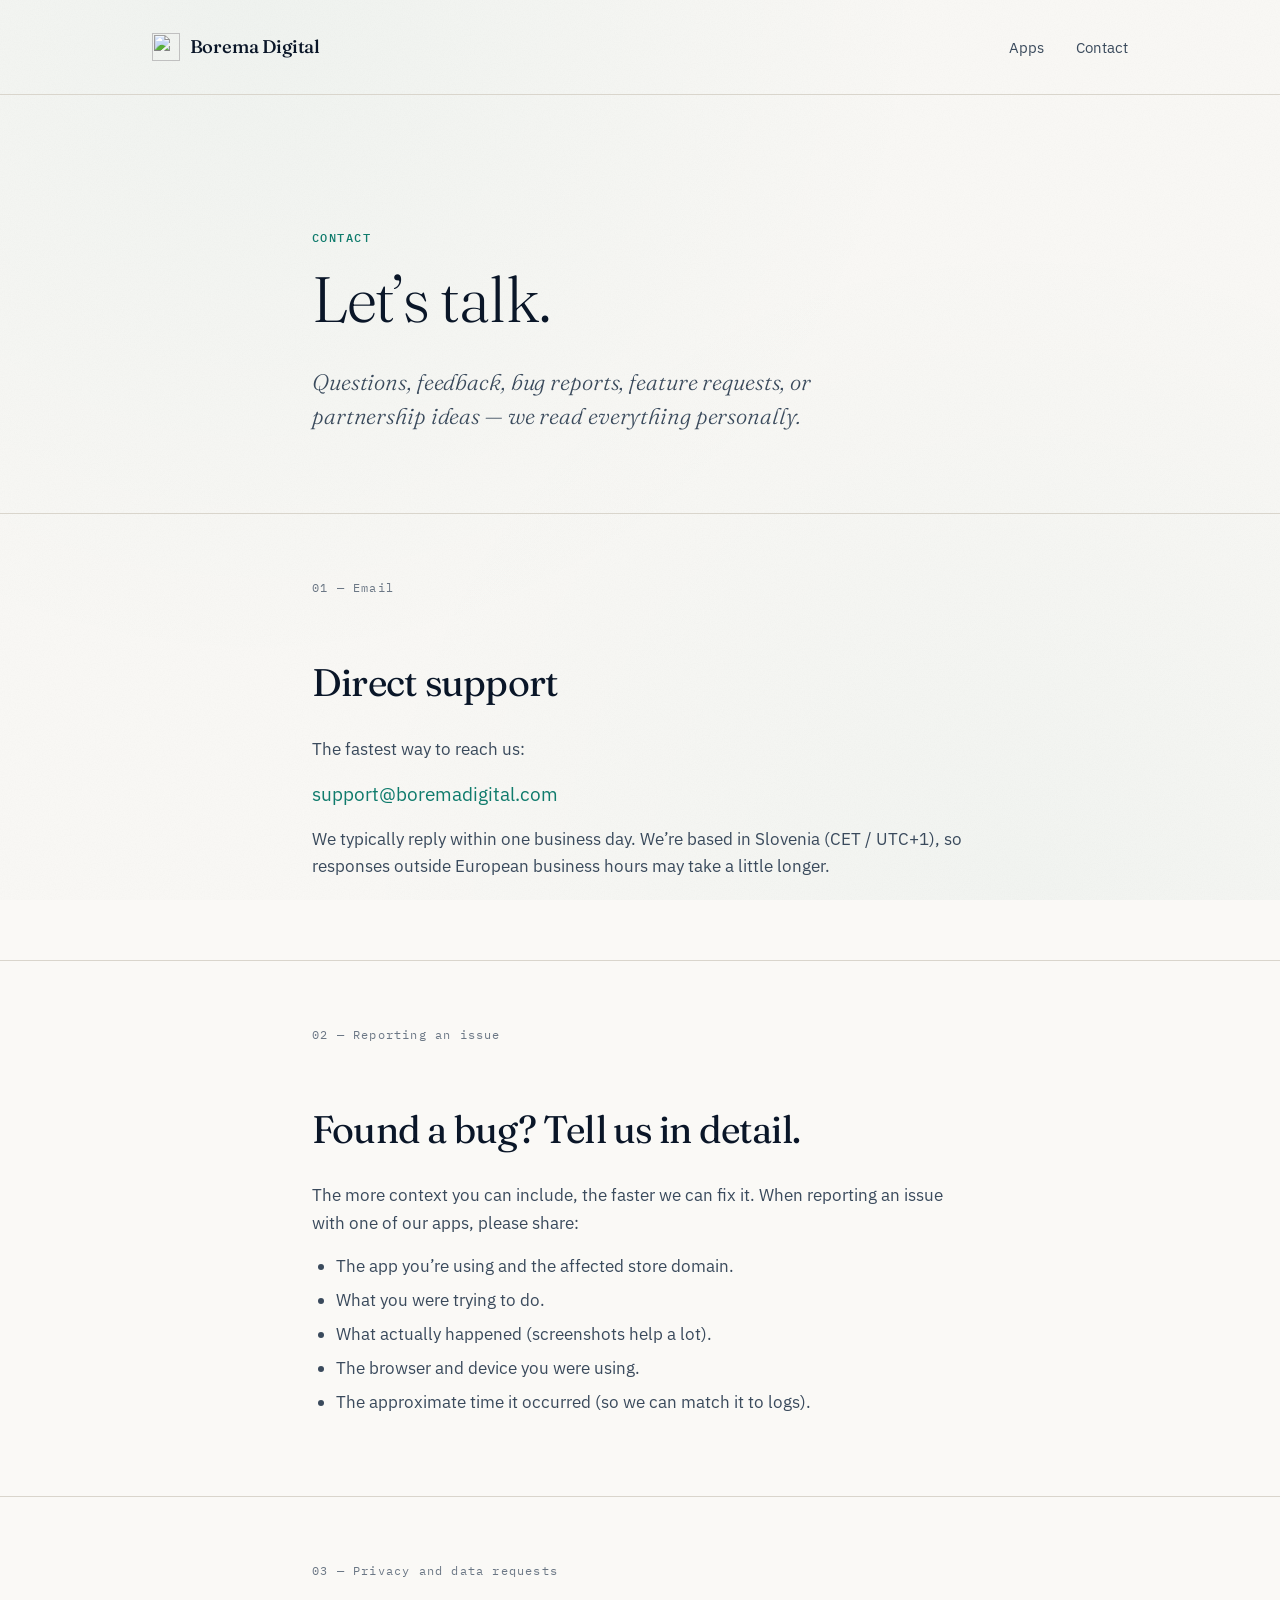
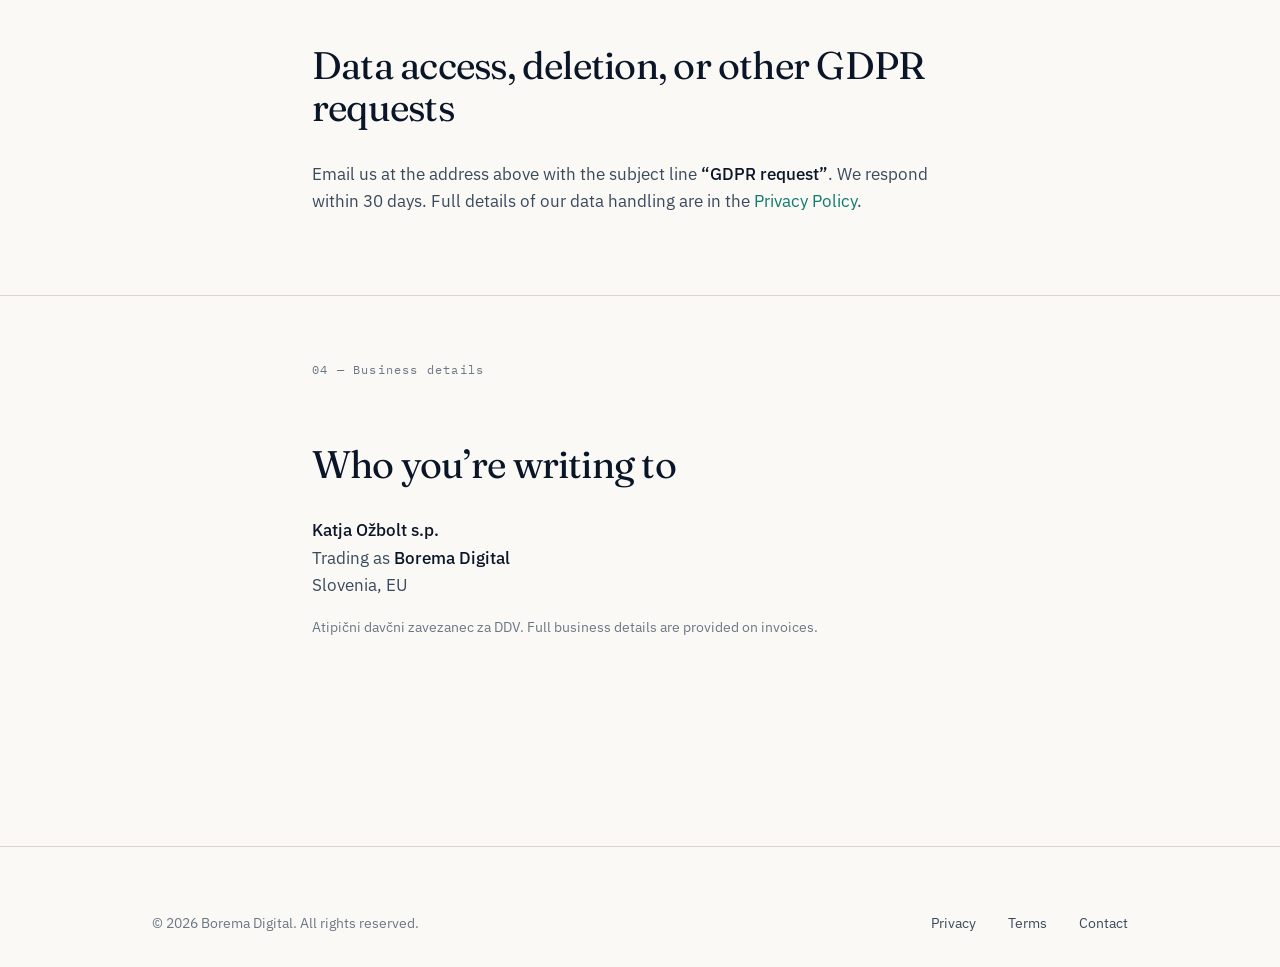
==== contact/index.html @ 03c59d65 "Initial Borema Digital website" ====
<!DOCTYPE html>
<html lang="en">
<head>
<meta charset="UTF-8" />
<meta name="viewport" content="width=device-width, initial-scale=1.0" />
<title>Contact — Borema Digital</title>
<meta name="description" content="Get in touch with Borema Digital." />
<link rel="icon" type="image/png" href="/assets/favicon.png" />
<link rel="stylesheet" href="/assets/styles.css" />
</head>
<body>

<header class="site-header">
  <div class="container-wide">
    <a href="/" class="logo">
      <img src="/assets/borema-logo.png" alt="" />
      Borema Digital
    </a>
    <nav class="site-nav">
      <a href="/#apps">Apps</a>
      <a href="/contact/">Contact</a>
    </nav>
  </div>
</header>

<main>

  <section class="hero">
    <div class="container">
      <span class="eyebrow">Contact</span>
      <h1>Let&rsquo;s talk.</h1>
      <p class="lead">
        Questions, feedback, bug reports, feature requests, or partnership
        ideas — we read everything personally.
      </p>
    </div>
  </section>

  <section class="section">
    <div class="container">
      <span class="section-num">01 — Email</span>
      <h2>Direct support</h2>
      <p>
        The fastest way to reach us:
      </p>
      <p style="font-size: 1.2rem;">
        <a href="mailto:support@boremadigital.com">support@boremadigital.com</a>
      </p>
      <p>
        We typically reply within one business day. We&rsquo;re based
        in Slovenia (CET / UTC+1), so responses outside European
        business hours may take a little longer.
      </p>
    </div>
  </section>

  <section class="section">
    <div class="container">
      <span class="section-num">02 — Reporting an issue</span>
      <h2>Found a bug? Tell us in detail.</h2>
      <p>
        The more context you can include, the faster we can fix it.
        When reporting an issue with one of our apps, please share:
      </p>
      <ul>
        <li>The app you&rsquo;re using and the affected store domain.</li>
        <li>What you were trying to do.</li>
        <li>What actually happened (screenshots help a lot).</li>
        <li>The browser and device you were using.</li>
        <li>The approximate time it occurred (so we can match it to logs).</li>
      </ul>
    </div>
  </section>

  <section class="section">
    <div class="container">
      <span class="section-num">03 — Privacy and data requests</span>
      <h2>Data access, deletion, or other GDPR requests</h2>
      <p>
        Email us at the address above with the subject line
        <strong>&ldquo;GDPR request&rdquo;</strong>. We respond within
        30 days. Full details of our data handling are in the
        <a href="/privacy/">Privacy Policy</a>.
      </p>
    </div>
  </section>

  <section class="section">
    <div class="container">
      <span class="section-num">04 — Business details</span>
      <h2>Who you&rsquo;re writing to</h2>
      <p>
        <strong>Katja Ožbolt s.p.</strong><br />
        Trading as <strong>Borema Digital</strong><br />
        Slovenia, EU
      </p>
      <p class="muted small">
        Atipični davčni zavezanec za DDV. Full business details are
        provided on invoices.
      </p>
    </div>
  </section>

</main>

<footer class="site-footer">
  <div class="container-wide">
    <div>
      &copy; <span id="year">2026</span> Borema Digital. All rights reserved.
    </div>
    <nav>
      <a href="/privacy/">Privacy</a>
      <a href="/terms/">Terms</a>
      <a href="/contact/">Contact</a>
    </nav>
  </div>
</footer>

<script>
  document.getElementById('year').textContent = new Date().getFullYear();
</script>

</body>
</html>
---- assets/styles.css ----
/* Borema Digital — site styles */

@import url('https://fonts.googleapis.com/css2?family=Fraunces:opsz,wght@9..144,300;9..144,400;9..144,500;9..144,600&family=IBM+Plex+Sans:wght@300;400;500;600&family=IBM+Plex+Mono:wght@400;500&display=swap');

:root {
  --bg: #FAF9F6;
  --bg-alt: #F2F0EA;
  --ink: #0A1628;
  --ink-soft: #3A4A5C;
  --ink-muted: #6B7785;
  --rule: #D9D5CC;
  --accent: #0F7B6C;
  --accent-soft: #E8F0EE;
  --accent-strong: #084B43;

  --font-display: 'Fraunces', 'Times New Roman', serif;
  --font-body: 'IBM Plex Sans', -apple-system, BlinkMacSystemFont, sans-serif;
  --font-mono: 'IBM Plex Mono', 'SF Mono', Menlo, monospace;

  --max-w: 720px;
  --max-w-wide: 1040px;

  --space-xs: 0.5rem;
  --space-sm: 1rem;
  --space-md: 2rem;
  --space-lg: 4rem;
  --space-xl: 8rem;
}

/* --- Reset & base --- */

*, *::before, *::after { box-sizing: border-box; }

html {
  -webkit-text-size-adjust: 100%;
  scroll-behavior: smooth;
}

body {
  margin: 0;
  background: var(--bg);
  color: var(--ink);
  font-family: var(--font-body);
  font-weight: 400;
  font-size: 17px;
  line-height: 1.6;
  -webkit-font-smoothing: antialiased;
  -moz-osx-font-smoothing: grayscale;
  background-image:
    radial-gradient(circle at 20% 0%, rgba(15,123,108,0.04) 0%, transparent 50%),
    radial-gradient(circle at 80% 100%, rgba(15,123,108,0.03) 0%, transparent 50%);
  background-attachment: fixed;
  min-height: 100vh;
}

/* Subtle paper grain */
body::before {
  content: "";
  position: fixed;
  inset: 0;
  pointer-events: none;
  opacity: 0.4;
  z-index: 0;
  background-image: url("data:image/svg+xml;utf8,<svg xmlns='http://www.w3.org/2000/svg' width='200' height='200'><filter id='n'><feTurbulence type='fractalNoise' baseFrequency='0.85' numOctaves='2'/><feColorMatrix values='0 0 0 0 0  0 0 0 0 0  0 0 0 0 0  0 0 0 0.05 0'/></filter><rect width='200' height='200' filter='url(%23n)'/></svg>");
}

main, header, footer { position: relative; z-index: 1; }

/* --- Typography --- */

h1, h2, h3, h4 {
  font-family: var(--font-display);
  font-weight: 400;
  letter-spacing: -0.02em;
  color: var(--ink);
  margin: 0 0 var(--space-md) 0;
  line-height: 1.1;
  font-feature-settings: "ss01", "ss02";
}

h1 { font-size: clamp(2.4rem, 5.5vw, 4rem); font-weight: 300; }
h2 { font-size: clamp(1.7rem, 3vw, 2.4rem); font-weight: 400; margin-top: var(--space-lg); }
h3 { font-size: 1.25rem; font-weight: 500; margin-top: var(--space-md); margin-bottom: var(--space-sm); }
h4 { font-size: 1rem; font-weight: 500; margin-top: var(--space-md); margin-bottom: var(--space-xs); }

p {
  margin: 0 0 var(--space-sm) 0;
  color: var(--ink-soft);
}

a {
  color: var(--accent);
  text-decoration: none;
  border-bottom: 1px solid transparent;
  transition: border-color 0.15s ease, color 0.15s ease;
}

a:hover {
  border-bottom-color: var(--accent);
}

a.plain {
  color: inherit;
}

a.plain:hover {
  color: var(--accent);
  border-bottom-color: transparent;
}

strong { font-weight: 500; color: var(--ink); }
em { font-style: italic; }

ul, ol {
  margin: 0 0 var(--space-sm) 0;
  padding-left: 1.4em;
  color: var(--ink-soft);
}

ul li, ol li { margin-bottom: 0.4em; }

code {
  font-family: var(--font-mono);
  font-size: 0.9em;
  background: var(--bg-alt);
  padding: 0.1em 0.35em;
  border-radius: 3px;
  border: 1px solid var(--rule);
}

hr {
  border: none;
  border-top: 1px solid var(--rule);
  margin: var(--space-lg) 0;
}

/* --- Layout primitives --- */

.container {
  width: 100%;
  max-width: var(--max-w);
  margin: 0 auto;
  padding: 0 var(--space-md);
}

.container-wide {
  width: 100%;
  max-width: var(--max-w-wide);
  margin: 0 auto;
  padding: 0 var(--space-md);
}

.eyebrow {
  font-family: var(--font-mono);
  font-size: 0.75rem;
  font-weight: 500;
  letter-spacing: 0.12em;
  text-transform: uppercase;
  color: var(--accent);
  margin-bottom: var(--space-sm);
  display: inline-block;
}

.lead {
  font-family: var(--font-display);
  font-weight: 300;
  font-size: clamp(1.15rem, 2vw, 1.4rem);
  line-height: 1.5;
  color: var(--ink-soft);
  font-style: italic;
  letter-spacing: -0.005em;
}

.muted { color: var(--ink-muted); }
.small { font-size: 0.9rem; }

/* --- Header --- */

.site-header {
  padding: var(--space-md) 0;
  border-bottom: 1px solid var(--rule);
}

.site-header .container-wide {
  display: flex;
  align-items: center;
  justify-content: space-between;
  gap: var(--space-md);
}

.logo {
  display: flex;
  align-items: center;
  gap: 0.6rem;
  font-family: var(--font-display);
  font-weight: 500;
  font-size: 1.15rem;
  color: var(--ink);
  letter-spacing: -0.01em;
}

.logo:hover { border-bottom-color: transparent; color: var(--accent); }

.logo img {
  width: 28px;
  height: 28px;
  display: block;
}

.site-nav {
  display: flex;
  gap: var(--space-md);
  font-size: 0.95rem;
}

.site-nav a {
  color: var(--ink-soft);
  font-weight: 400;
}

.site-nav a:hover { color: var(--accent); }

/* --- Footer --- */

.site-footer {
  margin-top: var(--space-xl);
  padding: var(--space-lg) 0 var(--space-md) 0;
  border-top: 1px solid var(--rule);
  font-size: 0.9rem;
  color: var(--ink-muted);
}

.site-footer .container-wide {
  display: flex;
  flex-wrap: wrap;
  justify-content: space-between;
  gap: var(--space-md);
}

.site-footer a { color: var(--ink-soft); }
.site-footer a:hover { color: var(--accent); }

.site-footer nav {
  display: flex;
  gap: var(--space-md);
  flex-wrap: wrap;
}

/* --- Page-specific --- */

.hero {
  padding: var(--space-xl) 0 var(--space-lg) 0;
}

.hero h1 {
  margin-bottom: var(--space-md);
}

.hero .lead {
  max-width: 540px;
}

.section {
  padding: var(--space-lg) 0;
  border-top: 1px solid var(--rule);
}

.section:first-of-type { border-top: none; }

.section-num {
  font-family: var(--font-mono);
  font-size: 0.75rem;
  color: var(--ink-muted);
  letter-spacing: 0.1em;
  display: block;
  margin-bottom: var(--space-xs);
}

/* App card on homepage */
.apps {
  display: grid;
  grid-template-columns: 1fr;
  gap: var(--space-md);
  margin-top: var(--space-md);
}

.app-card {
  display: grid;
  grid-template-columns: 80px 1fr auto;
  gap: var(--space-md);
  align-items: center;
  padding: var(--space-md);
  background: var(--bg);
  border: 1px solid var(--rule);
  border-radius: 4px;
  text-decoration: none;
  color: inherit;
  border-bottom: 1px solid var(--rule);
  transition: border-color 0.15s ease, transform 0.15s ease;
}

.app-card:hover {
  border-color: var(--accent);
  transform: translateY(-1px);
}

.app-card .icon {
  width: 80px;
  height: 80px;
  background: var(--accent-soft);
  border-radius: 8px;
  display: flex;
  align-items: center;
  justify-content: center;
  overflow: hidden;
}

.app-card .icon img {
  width: 100%;
  height: 100%;
  object-fit: cover;
}

.app-card .meta h3 {
  margin: 0 0 0.25rem 0;
  font-family: var(--font-display);
  font-weight: 500;
  font-size: 1.2rem;
}

.app-card .meta p {
  margin: 0;
  font-size: 0.95rem;
  color: var(--ink-muted);
}

.app-card .arrow {
  font-size: 1.2rem;
  color: var(--ink-muted);
  transition: transform 0.15s ease, color 0.15s ease;
}

.app-card:hover .arrow {
  color: var(--accent);
  transform: translateX(2px);
}

/* Buttons */
.btn {
  display: inline-block;
  font-family: var(--font-body);
  font-size: 0.95rem;
  font-weight: 500;
  padding: 0.7em 1.4em;
  background: var(--ink);
  color: var(--bg);
  border: 1px solid var(--ink);
  border-radius: 4px;
  text-decoration: none;
  transition: background 0.15s ease, color 0.15s ease;
}

.btn:hover {
  background: var(--accent);
  border-color: var(--accent);
  color: var(--bg);
  border-bottom-color: var(--accent);
}

.btn.secondary {
  background: transparent;
  color: var(--ink);
  border-color: var(--ink-muted);
}

.btn.secondary:hover {
  background: var(--ink);
  color: var(--bg);
  border-color: var(--ink);
}

/* Long-form content (privacy, terms) */
.prose h2 { margin-top: var(--space-lg); }
.prose h3 { margin-top: var(--space-md); }
.prose p, .prose ul, .prose ol { font-size: 0.95rem; }

/* Definition list (used in legal pages) */
.prose dl {
  margin: var(--space-md) 0;
}

.prose dt {
  font-weight: 500;
  color: var(--ink);
  margin-top: var(--space-sm);
}

.prose dd {
  margin: 0 0 var(--space-sm) 0;
  color: var(--ink-soft);
  padding-left: var(--space-md);
}

/* --- Responsive --- */

@media (max-width: 640px) {
  body { font-size: 16px; }

  .site-header .container-wide {
    flex-direction: column;
    align-items: flex-start;
    gap: var(--space-sm);
  }

  .site-nav {
    gap: var(--space-sm);
    font-size: 0.9rem;
  }

  .app-card {
    grid-template-columns: 60px 1fr;
    gap: var(--space-sm);
  }

  .app-card .icon { width: 60px; height: 60px; }
  .app-card .arrow { display: none; }

  .hero { padding: var(--space-lg) 0 var(--space-md) 0; }
  .section { padding: var(--space-md) 0; }
}

/* --- Page load animation --- */

@media (prefers-reduced-motion: no-preference) {
  .hero > * {
    opacity: 0;
    animation: fadeUp 0.6s ease forwards;
  }
  .hero .eyebrow { animation-delay: 0.05s; }
  .hero h1 { animation-delay: 0.15s; }
  .hero .lead { animation-delay: 0.3s; }
  .hero .actions { animation-delay: 0.45s; }
}

@keyframes fadeUp {
  from { opacity: 0; transform: translateY(8px); }
  to   { opacity: 1; transform: translateY(0); }
}
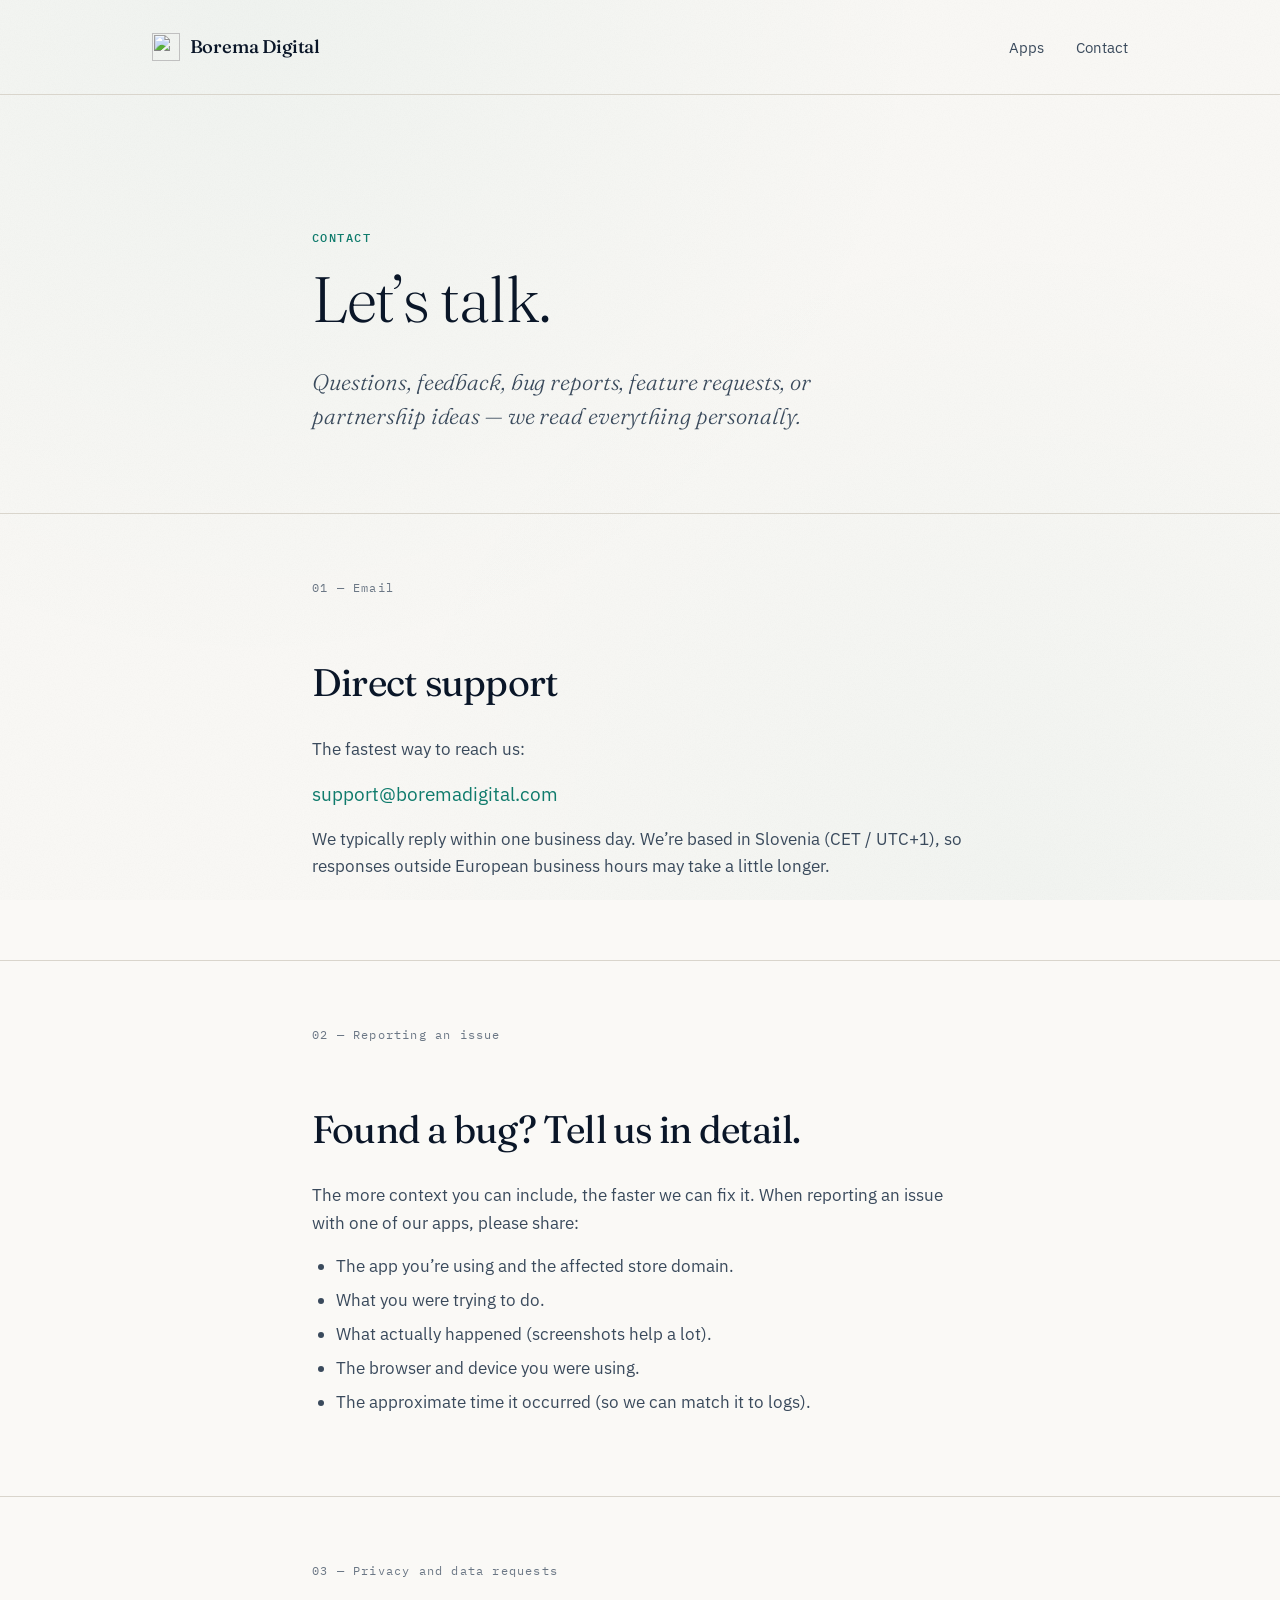
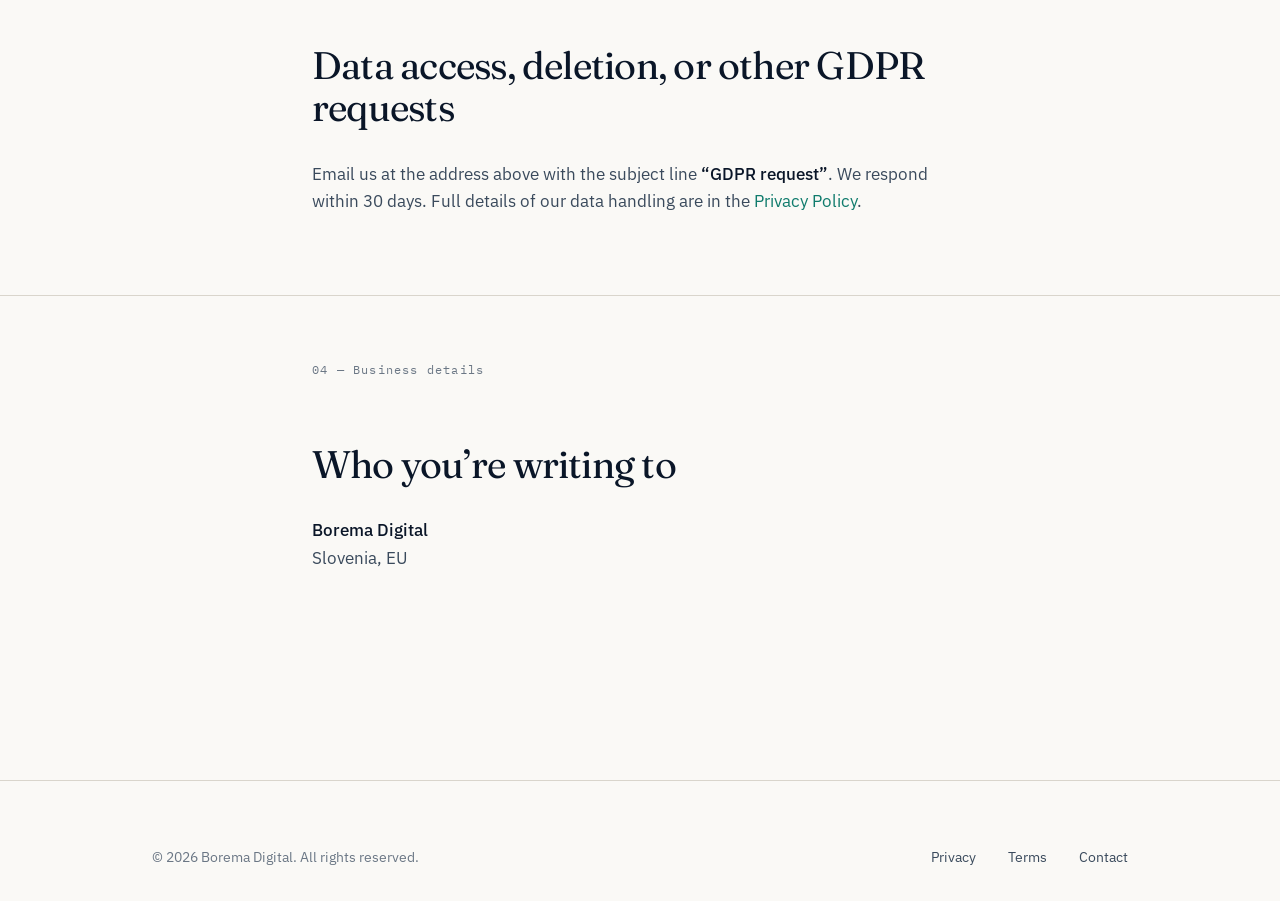
==== commit 375faadf: "Initial Borema Digital website" ====
--- a/contact/index.html
+++ b/contact/index.html
@@ -90,13 +90,8 @@
       <span class="section-num">04 — Business details</span>
       <h2>Who you&rsquo;re writing to</h2>
       <p>
-        <strong>Katja Ožbolt s.p.</strong><br />
-        Trading as <strong>Borema Digital</strong><br />
+        <strong>Borema Digital</strong><br />
         Slovenia, EU
-      </p>
-      <p class="muted small">
-        Atipični davčni zavezanec za DDV. Full business details are
-        provided on invoices.
       </p>
     </div>
   </section>
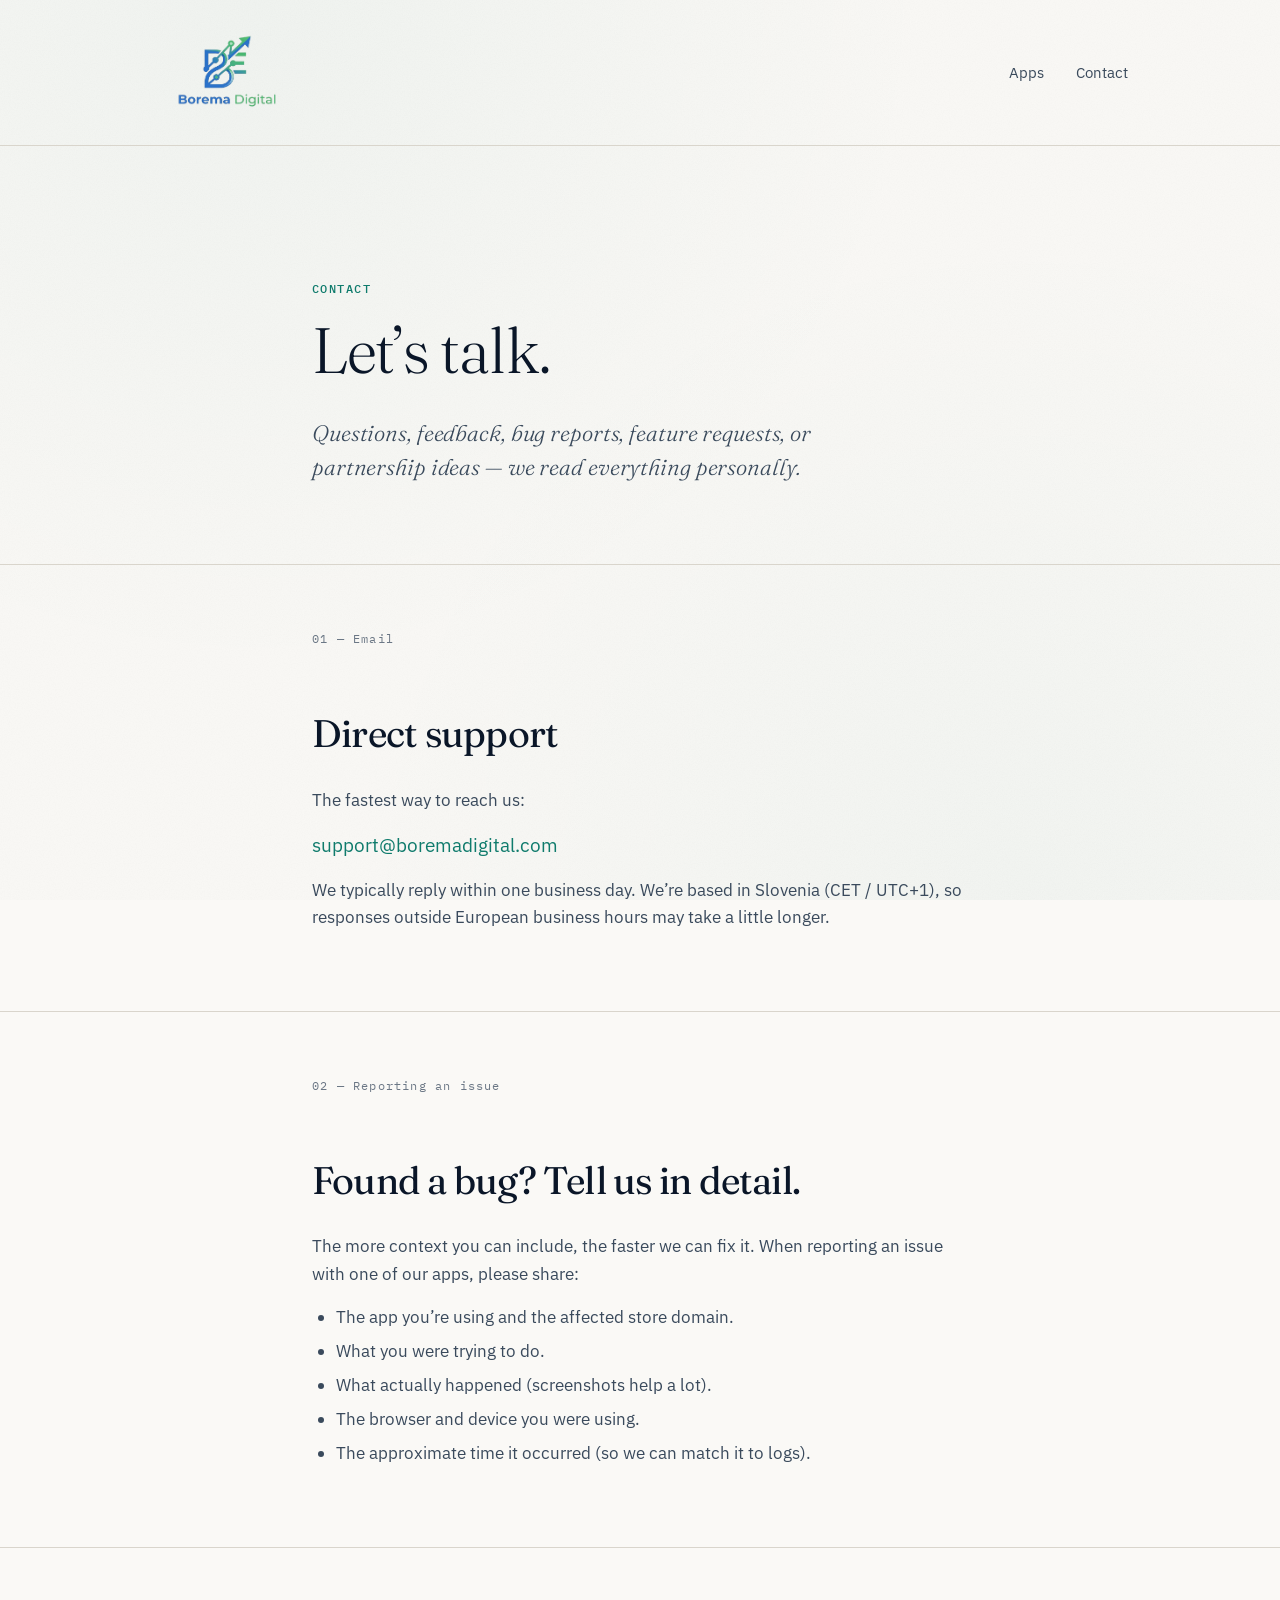
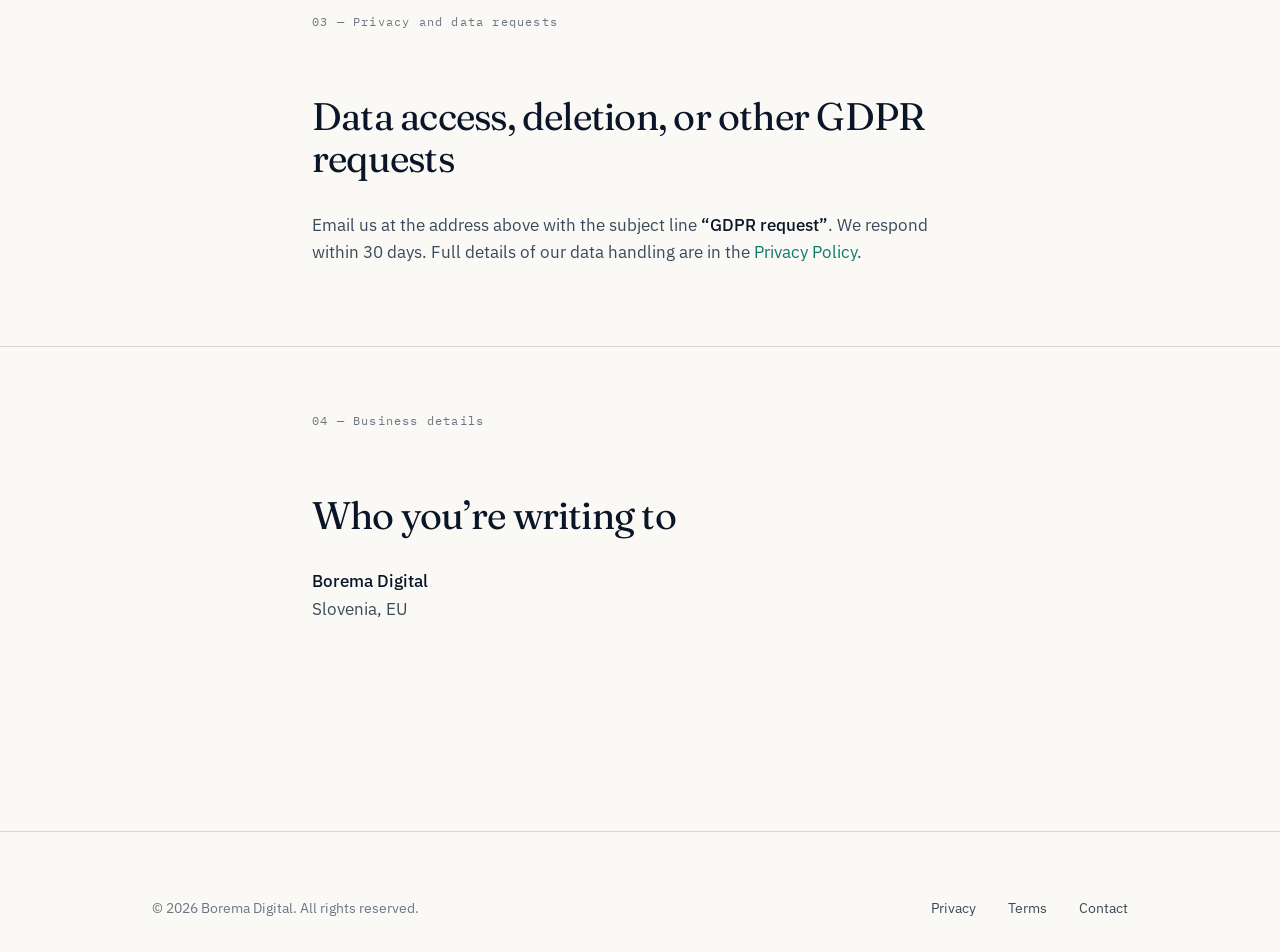
==== commit 78bf004b: "Add images" ====
--- a/contact/index.html
+++ b/contact/index.html
@@ -14,7 +14,6 @@
   <div class="container-wide">
     <a href="/" class="logo">
       <img src="/assets/borema-logo.png" alt="" />
-      Borema Digital
     </a>
     <nav class="site-nav">
       <a href="/#apps">Apps</a>
--- a/assets/styles.css
+++ b/assets/styles.css
@@ -202,8 +202,7 @@
 .logo:hover { border-bottom-color: transparent; color: var(--accent); }
 
 .logo img {
-  width: 28px;
-  height: 28px;
+  width: 150px;
   display: block;
 }
 
@@ -408,7 +407,6 @@
 
   .site-header .container-wide {
     flex-direction: column;
-    align-items: flex-start;
     gap: var(--space-sm);
   }
 
